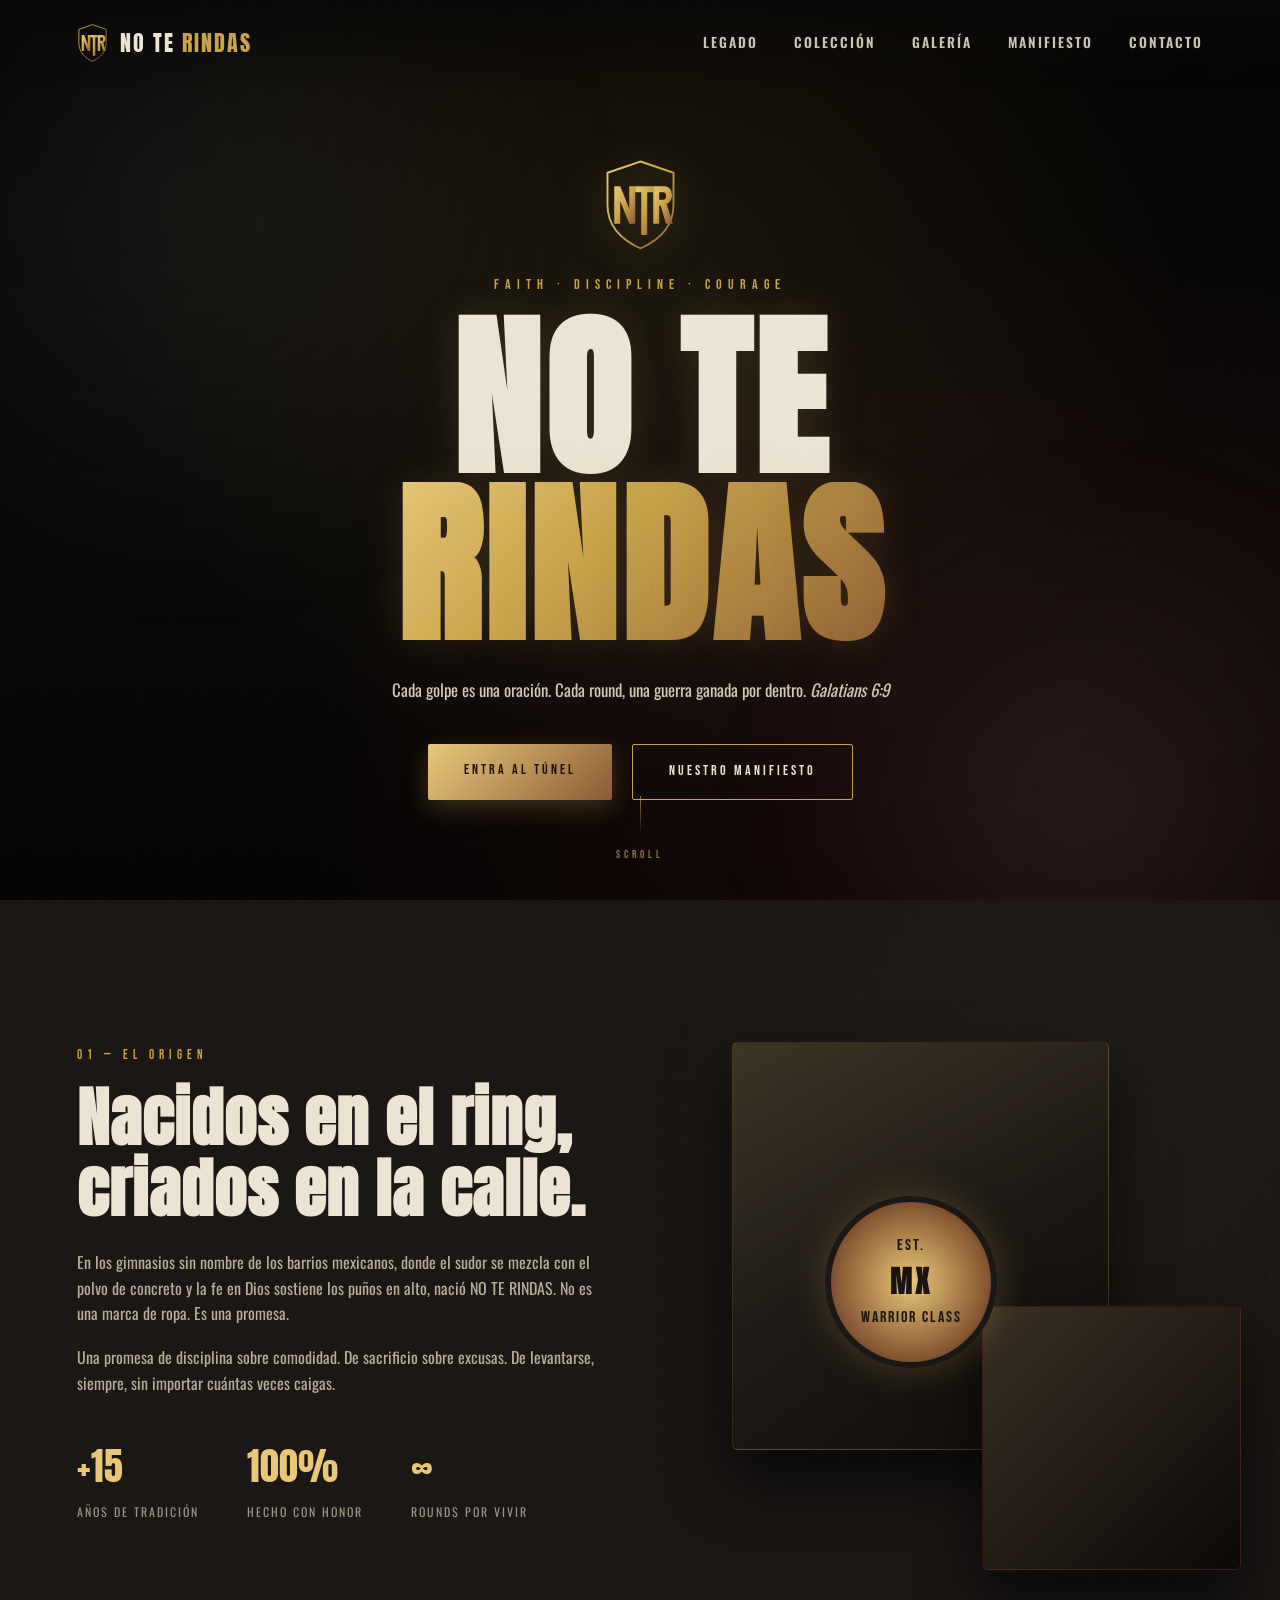
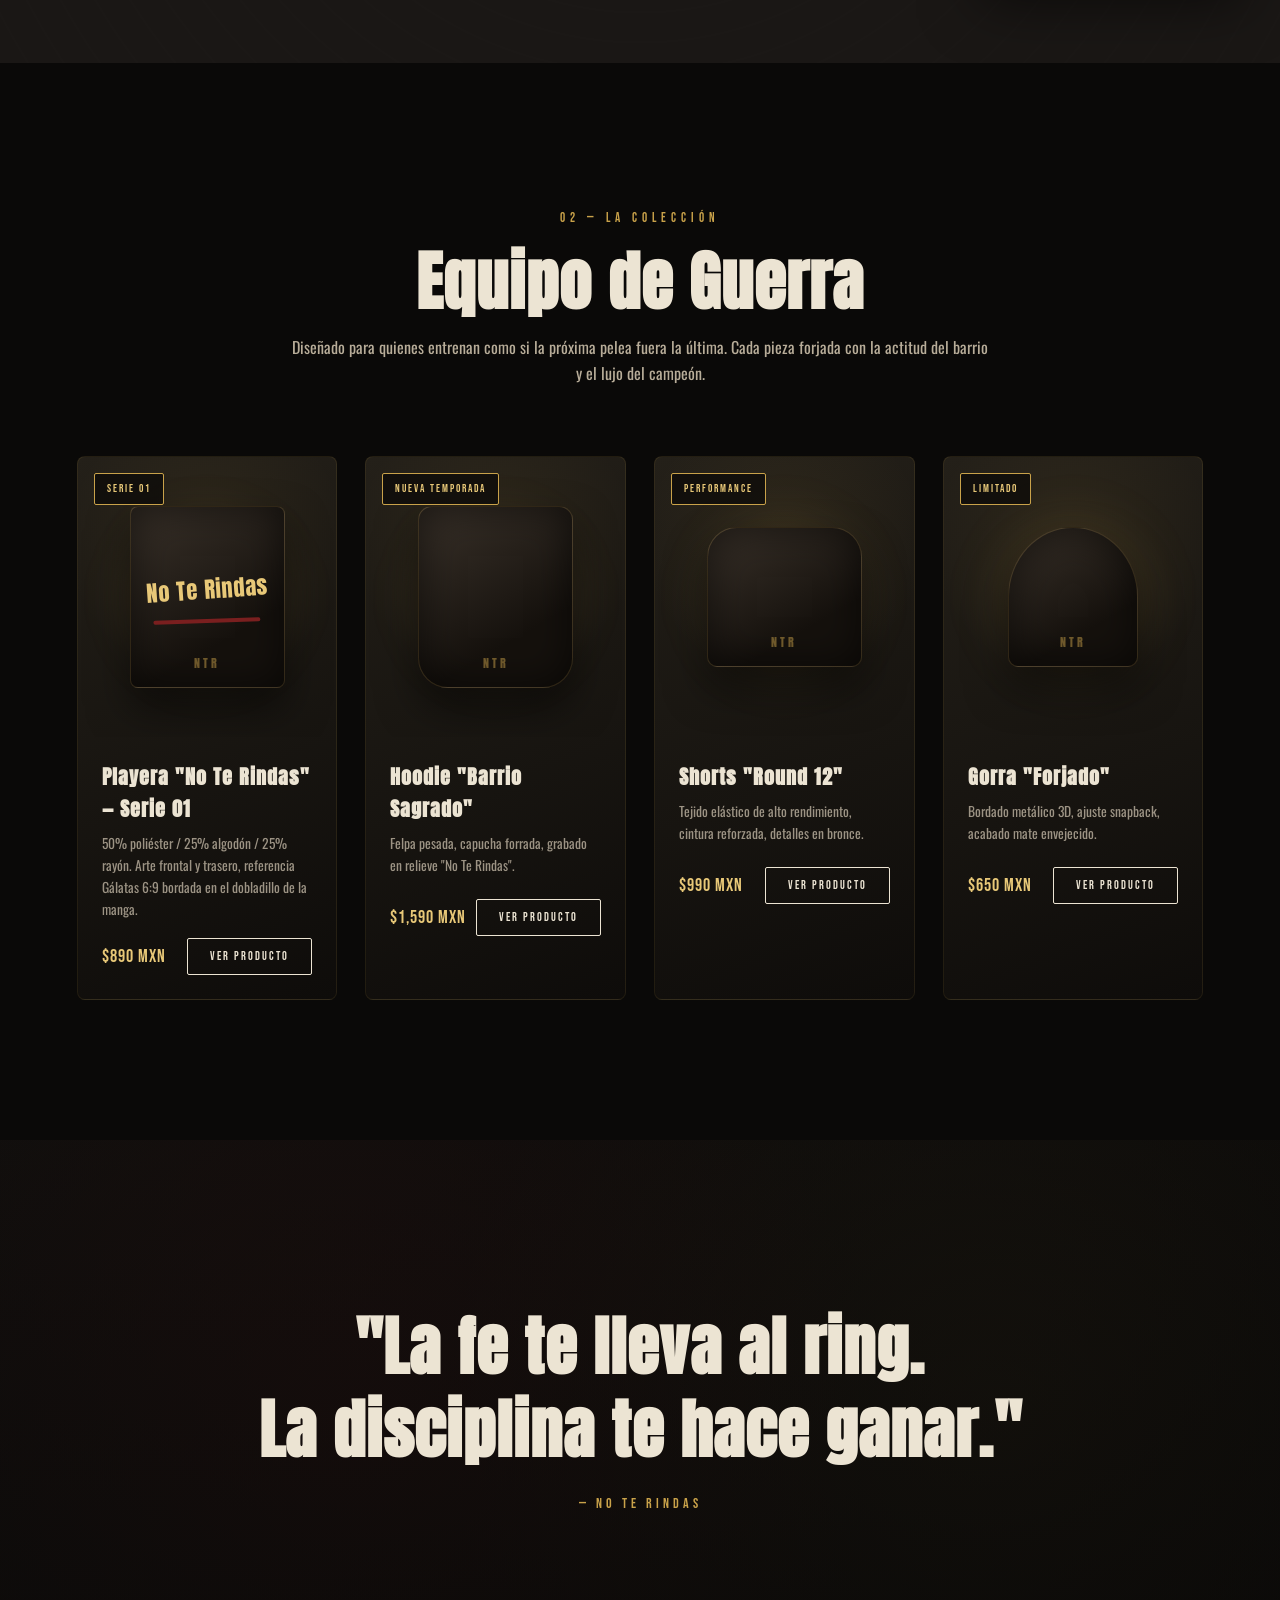
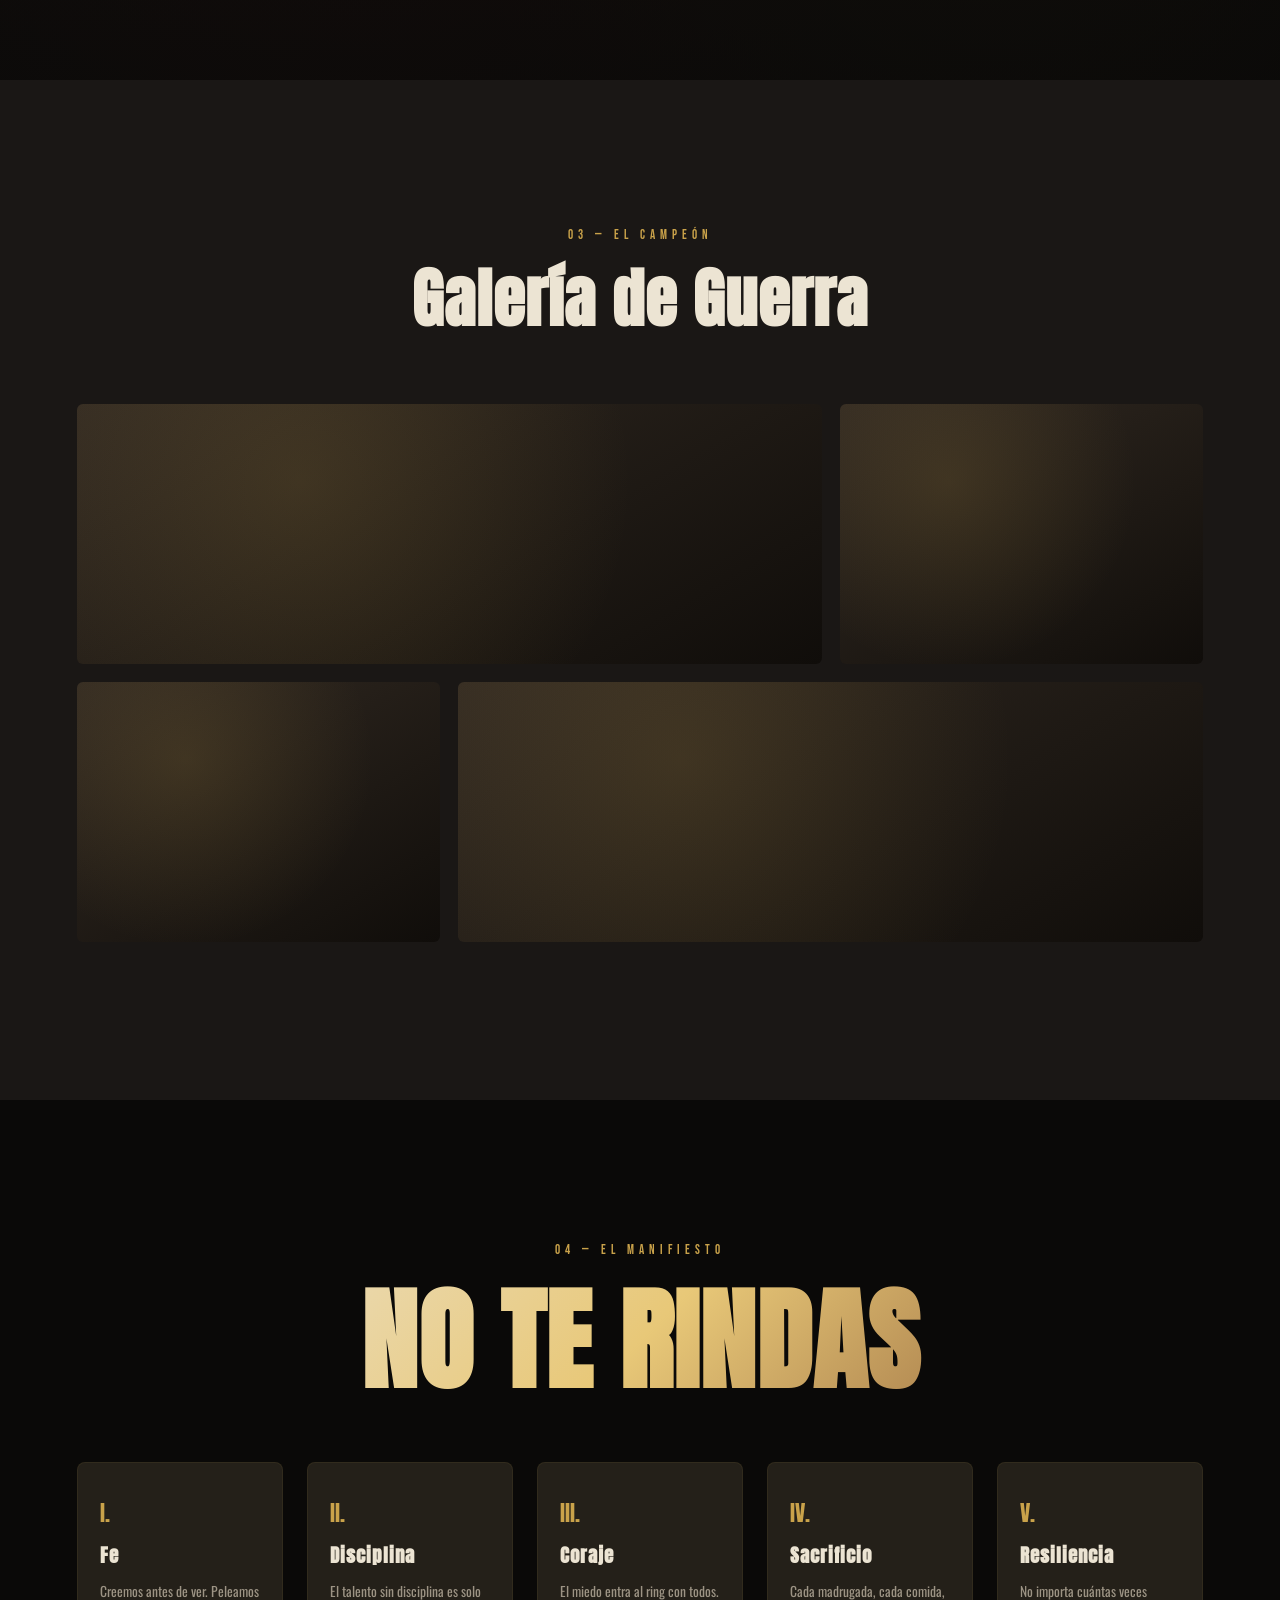
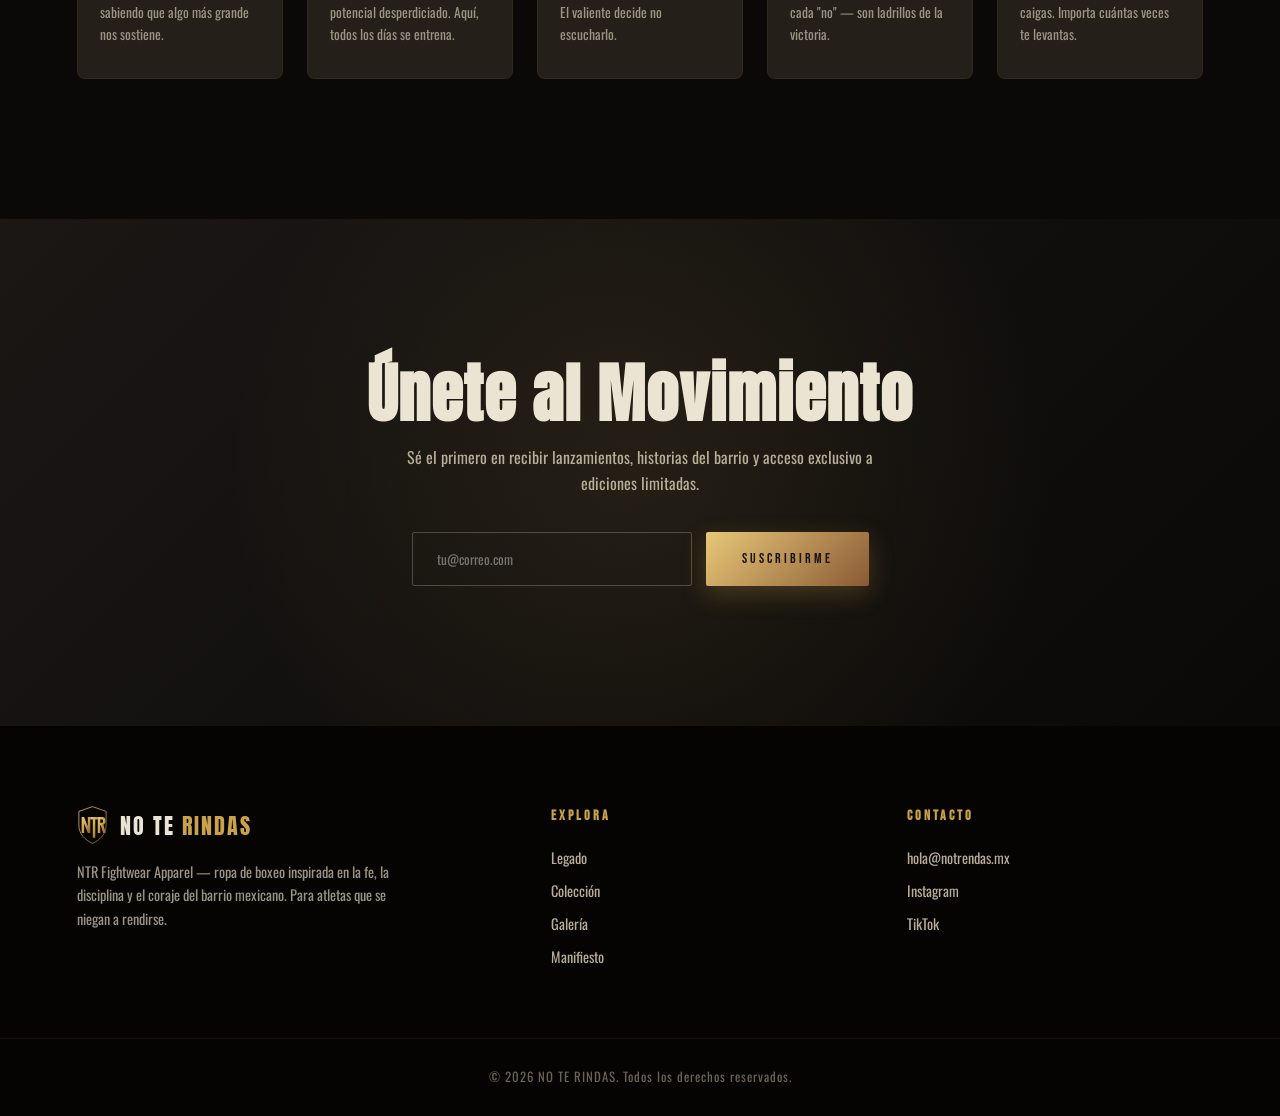
==== index.html @ d349618d "Add NTR Barrio Warrior boxing brand landing page" ====
<!DOCTYPE html>
<html lang="es">
<head>
<meta charset="UTF-8">
<meta name="viewport" content="width=device-width, initial-scale=1.0">
<title>NO TE RINDAS | Barrio Warrior Boxing</title>
<link rel="preconnect" href="https://fonts.googleapis.com">
<link href="https://fonts.googleapis.com/css2?family=Anton&family=Bebas+Neue&family=Oswald:wght@300;400;600&display=swap" rel="stylesheet">
<link rel="stylesheet" href="css/style.css">
</head>
<body>

<div class="grain"></div>
<div class="ember-layer" id="embers"></div>

<!-- NAV -->
<header class="navbar">
  <div class="logo">
    <img src="assets/logo-ntr.svg" alt="NTR" class="logo-mark">
    <span class="logo-text">NO TE <span>RINDAS</span></span>
  </div>
  <nav>
    <a href="#about">Legado</a>
    <a href="#collection">Colección</a>
    <a href="#gallery">Galería</a>
    <a href="#manifesto">Manifiesto</a>
    <a href="#contact">Contacto</a>
  </nav>
  <div class="burger"><span></span><span></span><span></span></div>
</header>

<!-- HERO -->
<section class="hero" id="hero">
  <div class="smoke smoke1"></div>
  <div class="smoke smoke2"></div>
  <div class="hero-content">
    <img src="assets/logo-ntr.svg" alt="NTR Shield" class="hero-shield">
    <p class="hero-tag">FAITH &middot; DISCIPLINE &middot; COURAGE</p>
    <h1 class="hero-title">
      <span class="line">NO TE</span>
      <span class="line gold">RINDAS</span>
    </h1>
    <p class="hero-sub">Cada golpe es una oración. Cada round, una guerra ganada por dentro. <em>Galatians 6:9</em></p>
    <div class="hero-cta">
      <a href="#collection" class="btn btn-gold">Entra al Túnel</a>
      <a href="#manifesto" class="btn btn-ghost">Nuestro Manifiesto</a>
    </div>
  </div>
  <div class="scroll-indicator"><span></span>SCROLL</div>
</section>

<!-- ABOUT / LEGACY -->
<section class="about" id="about">
  <div class="about-bg"></div>
  <div class="container split">
    <div class="split-text">
      <span class="kicker">01 — EL ORIGEN</span>
      <h2>Nacidos en el ring, <br>criados en la calle.</h2>
      <p>En los gimnasios sin nombre de los barrios mexicanos, donde el sudor se mezcla con el polvo de concreto y la fe en Dios sostiene los puños en alto, nació NO TE RINDAS. No es una marca de ropa. Es una promesa.</p>
      <p>Una promesa de disciplina sobre comodidad. De sacrificio sobre excusas. De levantarse, siempre, sin importar cuántas veces caigas.</p>
      <div class="stat-row">
        <div class="stat"><span class="num">+15</span><span class="lbl">Años de Tradición</span></div>
        <div class="stat"><span class="num">100%</span><span class="lbl">Hecho con Honor</span></div>
        <div class="stat"><span class="num">∞</span><span class="lbl">Rounds por Vivir</span></div>
      </div>
    </div>
    <div class="split-visual">
      <div class="frame frame-1"></div>
      <div class="frame frame-2"></div>
      <div class="badge-circle">
        <div class="badge-inner">
          <p>EST.</p>
          <h3>MX</h3>
          <p>WARRIOR CLASS</p>
        </div>
      </div>
    </div>
  </div>
</section>

<!-- COLLECTION -->
<section class="collection" id="collection">
  <div class="container">
    <div class="section-head">
      <span class="kicker">02 — LA COLECCIÓN</span>
      <h2>Equipo de Guerra</h2>
      <p class="section-desc">Diseñado para quienes entrenan como si la próxima pelea fuera la última. Cada pieza forjada con la actitud del barrio y el lujo del campeón.</p>
    </div>

    <div class="product-grid">
      <article class="product-card" data-tilt>
        <div class="product-media">
          <div class="product-glow"></div>
          <div class="product-mock shirt">
            <span class="mock-script">No Te Rindas</span>
            <span class="mock-strike"></span>
          </div>
          <span class="product-tag">Serie 01</span>
        </div>
        <div class="product-info">
          <h3>Playera "No Te Rindas" — Serie 01</h3>
          <p>50% poliéster / 25% algodón / 25% rayón. Arte frontal y trasero, referencia Gálatas 6:9 bordada en el dobladillo de la manga.</p>
          <div class="product-foot">
            <span class="price">$890 MXN</span>
            <button class="btn btn-small">Ver Producto</button>
          </div>
        </div>
      </article>

      <article class="product-card" data-tilt>
        <div class="product-media">
          <div class="product-glow"></div>
          <div class="product-mock hoodie"></div>
          <span class="product-tag">Nueva Temporada</span>
        </div>
        <div class="product-info">
          <h3>Hoodie "Barrio Sagrado"</h3>
          <p>Felpa pesada, capucha forrada, grabado en relieve "No Te Rindas".</p>
          <div class="product-foot">
            <span class="price">$1,590 MXN</span>
            <button class="btn btn-small">Ver Producto</button>
          </div>
        </div>
      </article>

      <article class="product-card" data-tilt>
        <div class="product-media">
          <div class="product-glow"></div>
          <div class="product-mock shorts"></div>
          <span class="product-tag">Performance</span>
        </div>
        <div class="product-info">
          <h3>Shorts "Round 12"</h3>
          <p>Tejido elástico de alto rendimiento, cintura reforzada, detalles en bronce.</p>
          <div class="product-foot">
            <span class="price">$990 MXN</span>
            <button class="btn btn-small">Ver Producto</button>
          </div>
        </div>
      </article>

      <article class="product-card" data-tilt>
        <div class="product-media">
          <div class="product-glow"></div>
          <div class="product-mock cap"></div>
          <span class="product-tag">Limitado</span>
        </div>
        <div class="product-info">
          <h3>Gorra "Forjado"</h3>
          <p>Bordado metálico 3D, ajuste snapback, acabado mate envejecido.</p>
          <div class="product-foot">
            <span class="price">$650 MXN</span>
            <button class="btn btn-small">Ver Producto</button>
          </div>
        </div>
      </article>
    </div>
  </div>
</section>

<!-- PARALLAX QUOTE -->
<section class="quote-banner">
  <div class="quote-bg"></div>
  <div class="quote-content">
    <h2>"La fe te lleva al ring.<br>La disciplina te hace ganar."</h2>
    <p>— NO TE RINDAS</p>
  </div>
</section>

<!-- GALLERY -->
<section class="gallery" id="gallery">
  <div class="container">
    <div class="section-head">
      <span class="kicker">03 — EL CAMPEÓN</span>
      <h2>Galería de Guerra</h2>
    </div>
    <div class="gallery-grid">
      <div class="gallery-item g1"><div class="gallery-overlay"><h4>Entrenamiento al Amanecer</h4></div></div>
      <div class="gallery-item g2"><div class="gallery-overlay"><h4>Vendas y Sudor</h4></div></div>
      <div class="gallery-item g3"><div class="gallery-overlay"><h4>El Túnel</h4></div></div>
      <div class="gallery-item g4"><div class="gallery-overlay"><h4>Última Campana</h4></div></div>
      <div class="gallery-item g5"><div class="gallery-overlay"><h4>Fe en los Puños</h4></div></div>
      <div class="gallery-item g6"><div class="gallery-overlay"><h4>Concreto Sagrado</h4></div></div>
    </div>
  </div>
</section>

<!-- MANIFESTO -->
<section class="manifesto" id="manifesto">
  <div class="container">
    <span class="kicker center">04 — EL MANIFIESTO</span>
    <h2 class="manifesto-title">NO TE RINDAS</h2>
    <div class="manifesto-grid">
      <div class="manifesto-item">
        <span class="m-num">I.</span>
        <h3>Fe</h3>
        <p>Creemos antes de ver. Peleamos sabiendo que algo más grande nos sostiene.</p>
      </div>
      <div class="manifesto-item">
        <span class="m-num">II.</span>
        <h3>Disciplina</h3>
        <p>El talento sin disciplina es solo potencial desperdiciado. Aquí, todos los días se entrena.</p>
      </div>
      <div class="manifesto-item">
        <span class="m-num">III.</span>
        <h3>Coraje</h3>
        <p>El miedo entra al ring con todos. El valiente decide no escucharlo.</p>
      </div>
      <div class="manifesto-item">
        <span class="m-num">IV.</span>
        <h3>Sacrificio</h3>
        <p>Cada madrugada, cada comida, cada "no" — son ladrillos de la victoria.</p>
      </div>
      <div class="manifesto-item">
        <span class="m-num">V.</span>
        <h3>Resiliencia</h3>
        <p>No importa cuántas veces caigas. Importa cuántas veces te levantas.</p>
      </div>
    </div>
  </div>
</section>

<!-- NEWSLETTER / CTA -->
<section class="cta-final">
  <div class="cta-content">
    <h2>Únete al Movimiento</h2>
    <p>Sé el primero en recibir lanzamientos, historias del barrio y acceso exclusivo a ediciones limitadas.</p>
    <form class="cta-form" onsubmit="event.preventDefault()">
      <input type="email" placeholder="tu@correo.com" required>
      <button type="submit" class="btn btn-gold">Suscribirme</button>
    </form>
  </div>
</section>

<!-- FOOTER -->
<footer class="footer" id="contact">
  <div class="container footer-grid">
    <div class="footer-brand">
      <div class="logo">
        <img src="assets/logo-ntr.svg" alt="NTR" class="logo-mark">
        <span class="logo-text">NO TE <span>RINDAS</span></span>
      </div>
      <p>NTR Fightwear Apparel — ropa de boxeo inspirada en la fe, la disciplina y el coraje del barrio mexicano. Para atletas que se niegan a rendirse.</p>
    </div>
    <div class="footer-links">
      <h4>Explora</h4>
      <a href="#about">Legado</a>
      <a href="#collection">Colección</a>
      <a href="#gallery">Galería</a>
      <a href="#manifesto">Manifiesto</a>
    </div>
    <div class="footer-links">
      <h4>Contacto</h4>
      <a href="mailto:hola@notrendas.mx">hola@notrendas.mx</a>
      <a href="#">Instagram</a>
      <a href="#">TikTok</a>
    </div>
  </div>
  <div class="footer-bottom">
    <p>© 2026 NO TE RINDAS. Todos los derechos reservados.</p>
  </div>
</footer>

<script src="js/main.js"></script>
</body>
</html>
---- css/style.css ----
:root{
  --black: #0a0908;
  --charcoal: #1a1715;
  --charcoal-2: #242019;
  --gold: #c9a24a;
  --gold-bright: #e8c878;
  --bone: #ece4d3;
  --bronze: #8a5a35;
  --red: #7a1f1f;
  --font-display: 'Anton', sans-serif;
  --font-accent: 'Bebas Neue', sans-serif;
  --font-body: 'Oswald', sans-serif;
}

*{margin:0;padding:0;box-sizing:border-box;}
html{scroll-behavior:smooth;}
body{
  background:var(--black);
  color:var(--bone);
  font-family:var(--font-body);
  overflow-x:hidden;
  line-height:1.6;
}

.container{
  max-width:1280px;
  margin:0 auto;
  padding:0 6vw;
}

/* GRAIN OVERLAY */
.grain{
  position:fixed; inset:0; z-index:9999; pointer-events:none;
  opacity:.05; mix-blend-mode:overlay;
  background-image:url("data:image/svg+xml,%3Csvg xmlns='http://www.w3.org/2000/svg' width='200' height='200'%3E%3Cfilter id='n'%3E%3CfeTurbulence type='fractalNoise' baseFrequency='0.9' numOctaves='3'/%3E%3C/filter%3E%3Crect width='100%25' height='100%25' filter='url(%23n)'/%3E%3C/svg%3E");
}

/* EMBERS */
.ember-layer{
  position:fixed; inset:0; z-index:1; pointer-events:none; overflow:hidden;
}
.ember{
  position:absolute; bottom:-10px; border-radius:50%;
  background:radial-gradient(circle, var(--gold-bright), var(--bronze) 60%, transparent 100%);
  opacity:0; box-shadow:0 0 8px var(--gold);
  animation: rise linear infinite;
}
@keyframes rise{
  0%{transform:translateY(0) translateX(0); opacity:0;}
  10%{opacity:.8;}
  90%{opacity:.4;}
  100%{transform:translateY(-110vh) translateX(var(--drift,40px)); opacity:0;}
}

/* NAVBAR */
.navbar{
  position:fixed; top:0; left:0; right:0; z-index:100;
  display:flex; align-items:center; justify-content:space-between;
  padding:24px 6vw;
  background:linear-gradient(180deg, rgba(10,9,8,.85), transparent);
  backdrop-filter:blur(4px);
  transition:padding .3s ease, background .3s ease;
}
.navbar.scrolled{
  padding:14px 6vw;
  background:rgba(10,9,8,.92);
  border-bottom:1px solid rgba(201,162,74,.15);
}
.logo{
  display:flex; align-items:center; gap:12px;
  font-family:var(--font-display);
  font-size:1.4rem; letter-spacing:2px; color:var(--bone);
}
.logo-mark{height:38px; width:auto;}
.logo-text span{color:var(--gold);}

/* HERO SHIELD */
.hero-shield{
  height:90px; margin-bottom:18px; opacity:0; transform:translateY(-20px);
  animation:fadeUp 1s cubic-bezier(.22,1,.36,1) forwards 0s;
  filter:drop-shadow(0 0 24px rgba(201,162,74,.25));
}
.navbar nav{display:flex; gap:36px;}
.navbar nav a{
  color:var(--bone); text-decoration:none; font-size:.85rem;
  letter-spacing:2px; text-transform:uppercase; font-weight:600;
  position:relative; opacity:.85; transition:opacity .25s, color .25s;
}
.navbar nav a::after{
  content:''; position:absolute; left:0; bottom:-6px; width:0; height:1px;
  background:var(--gold); transition:width .3s ease;
}
.navbar nav a:hover{opacity:1; color:var(--gold-bright);}
.navbar nav a:hover::after{width:100%;}
.burger{display:none; flex-direction:column; gap:5px; cursor:pointer;}
.burger span{width:24px; height:2px; background:var(--gold);}

/* HERO */
.hero{
  position:relative; height:100vh; min-height:680px;
  display:flex; flex-direction:column; align-items:center; justify-content:center;
  text-align:center; overflow:hidden;
  background:
    radial-gradient(ellipse at 50% 30%, rgba(201,162,74,.10), transparent 60%),
    radial-gradient(ellipse at 80% 90%, rgba(122,31,31,.18), transparent 50%),
    linear-gradient(180deg, #050403 0%, #0a0908 60%, #050403 100%);
}
.hero::before{
  content:''; position:absolute; inset:0;
  background-image:
    repeating-linear-gradient(115deg, rgba(255,255,255,.015) 0px, rgba(255,255,255,.015) 1px, transparent 1px, transparent 60px);
  mix-blend-mode:overlay;
}
.smoke{
  position:absolute; border-radius:50%; filter:blur(60px);
  background:radial-gradient(circle, rgba(140,140,140,.12), transparent 70%);
  animation: drift 30s ease-in-out infinite alternate;
}
.smoke1{width:60vw; height:60vw; top:-20%; left:-15%;}
.smoke2{width:50vw; height:50vw; bottom:-25%; right:-10%; animation-delay:6s;}
@keyframes drift{
  0%{transform:translate(0,0) scale(1);}
  100%{transform:translate(60px,-40px) scale(1.15);}
}
.hero-content{position:relative; z-index:2; padding-top:60px;}
.hero-tag{
  font-family:var(--font-accent); letter-spacing:6px; font-size:.85rem;
  color:var(--gold); text-transform:uppercase; margin-bottom:18px;
  opacity:0; animation:fadeUp 1s ease forwards .2s;
}
.hero-title{
  font-family:var(--font-display);
  font-size:clamp(4.5rem, 14vw, 11rem);
  line-height:.95; letter-spacing:4px;
  text-shadow:0 0 40px rgba(201,162,74,.15);
}
.hero-title .line{
  display:block; opacity:0; transform:translateY(40px);
  animation:fadeUp 1s cubic-bezier(.22,1,.36,1) forwards;
}
.hero-title .line:nth-child(1){animation-delay:.4s;}
.hero-title .line.gold{
  animation-delay:.65s;
  background:linear-gradient(135deg, var(--gold-bright), var(--gold) 40%, var(--bronze));
  -webkit-background-clip:text; background-clip:text; color:transparent;
}
.hero-sub{
  margin:28px auto 0; max-width:520px; font-size:1.05rem; color:#cfc6b6;
  opacity:0; animation:fadeUp 1s ease forwards .9s;
}
.hero-cta{
  margin-top:40px; display:flex; gap:20px; justify-content:center; flex-wrap:wrap;
  opacity:0; animation:fadeUp 1s ease forwards 1.1s;
}
@keyframes fadeUp{ to{opacity:1; transform:translateY(0);} }

/* BUTTONS */
.btn{
  font-family:var(--font-accent); letter-spacing:3px; text-transform:uppercase;
  font-size:.85rem; padding:16px 36px; border:1px solid var(--gold);
  border-radius:2px; text-decoration:none; color:var(--bone); cursor:pointer;
  background:transparent; transition:all .35s ease; position:relative; overflow:hidden;
}
.btn-gold{
  background:linear-gradient(135deg, var(--gold-bright), var(--bronze));
  color:#1a1410; border:none; box-shadow:0 8px 24px rgba(201,162,74,.25);
}
.btn-gold:hover{
  transform:translateY(-3px); box-shadow:0 12px 30px rgba(201,162,74,.4);
}
.btn-ghost:hover{
  background:rgba(201,162,74,.1); border-color:var(--gold-bright); transform:translateY(-3px);
}
.btn-small{
  font-family:var(--font-accent); letter-spacing:2px; font-size:.75rem;
  padding:10px 22px; border:1px solid var(--bone); background:transparent;
  color:var(--bone); text-transform:uppercase; cursor:pointer; transition:.3s;
}
.btn-small:hover{background:var(--bone); color:var(--black);}

/* SCROLL INDICATOR */
.scroll-indicator{
  position:absolute; bottom:36px; left:50%; transform:translateX(-50%);
  display:flex; flex-direction:column; align-items:center; gap:10px;
  font-family:var(--font-accent); font-size:.7rem; letter-spacing:4px; color:var(--gold);
  opacity:.7;
}
.scroll-indicator span{
  width:1px; height:40px; background:linear-gradient(180deg, var(--gold), transparent);
  animation:scrollLine 2s ease-in-out infinite;
}
@keyframes scrollLine{
  0%{transform:scaleY(0); transform-origin:top;}
  50%{transform:scaleY(1); transform-origin:top;}
  50.01%{transform-origin:bottom;}
  100%{transform:scaleY(0); transform-origin:bottom;}
}

/* SECTION GENERIC */
section{position:relative; padding:140px 0; z-index:2;}
.kicker{
  display:inline-block; font-family:var(--font-accent); letter-spacing:5px;
  font-size:.8rem; color:var(--gold); text-transform:uppercase; margin-bottom:18px;
}
.kicker.center{display:block; text-align:center;}
h2{
  font-family:var(--font-display); font-size:clamp(2.4rem,5vw,4.2rem);
  letter-spacing:1px; line-height:1.1; color:var(--bone);
}
.section-head{max-width:700px; margin:0 auto 70px; text-align:center;}
.section-desc{margin-top:18px; color:#b8ad99; font-size:1rem;}

/* ABOUT */
.about{background:var(--charcoal); overflow:hidden;}
.about-bg{
  position:absolute; inset:0; opacity:.4;
  background:
    radial-gradient(circle at 85% 20%, rgba(201,162,74,.08), transparent 40%),
    repeating-radial-gradient(circle at 50% 50%, rgba(255,255,255,.015) 0, rgba(255,255,255,.015) 2px, transparent 2px, transparent 30px);
}
.split{
  display:grid; grid-template-columns:1.1fr .9fr; gap:80px; align-items:center;
  position:relative; z-index:2;
}
.split-text p{color:#b8ad99; margin-bottom:18px; max-width:520px;}
.split-text h2{margin-bottom:26px;}
.stat-row{display:flex; gap:48px; margin-top:40px;}
.stat .num{
  display:block; font-family:var(--font-display); font-size:2.4rem; color:var(--gold-bright);
}
.stat .lbl{font-size:.75rem; letter-spacing:2px; text-transform:uppercase; color:#9c9384;}

.split-visual{position:relative; height:480px;}
.frame{
  position:absolute; border-radius:6px;
  background:linear-gradient(145deg, #2b2620, #14110e);
  border:1px solid rgba(201,162,74,.2);
  box-shadow:0 30px 60px rgba(0,0,0,.6);
}
.frame-1{
  width:80%; height:85%; top:0; left:0;
  background:
    linear-gradient(155deg, rgba(201,162,74,.12), transparent 50%),
    linear-gradient(145deg, #2b2620, #100d0a);
}
.frame-2{
  width:55%; height:55%; bottom:-10%; right:-8%;
  background:linear-gradient(135deg, #3a2f23, #0c0a08);
  border-color:rgba(122,31,31,.3);
}
.badge-circle{
  position:absolute; top:50%; left:38%; transform:translate(-50%,-50%);
  width:160px; height:160px; border-radius:50%;
  background:radial-gradient(circle, var(--gold-bright), var(--bronze) 65%, #2b1f10);
  display:flex; align-items:center; justify-content:center;
  box-shadow:0 0 0 6px var(--charcoal), 0 0 40px rgba(201,162,74,.35);
  animation:spin 30s linear infinite;
}
.badge-inner{text-align:center; color:#1a1410; font-family:var(--font-accent); letter-spacing:2px;}
.badge-inner h3{font-family:var(--font-display); font-size:1.8rem; letter-spacing:3px;}
@keyframes spin{ to{transform:translate(-50%,-50%) rotate(360deg);} }

/* COLLECTION */
.collection{background:var(--black);}
.product-grid{
  display:grid; grid-template-columns:repeat(4,1fr); gap:28px;
}
.product-card{
  background:linear-gradient(160deg, var(--charcoal-2), #0e0c0a);
  border:1px solid rgba(201,162,74,.1); border-radius:8px; overflow:hidden;
  transition:transform .45s cubic-bezier(.22,1,.36,1), box-shadow .45s ease, border-color .45s ease;
}
.product-card:hover{
  transform:translateY(-10px) rotateX(2deg);
  border-color:rgba(201,162,74,.4);
  box-shadow:0 30px 60px rgba(0,0,0,.5), 0 0 30px rgba(201,162,74,.08);
}
.product-media{
  position:relative; height:280px; display:flex; align-items:center; justify-content:center;
  background:radial-gradient(circle at 50% 30%, rgba(201,162,74,.08), transparent 60%);
  overflow:hidden;
}
.product-glow{
  position:absolute; width:200px; height:200px; border-radius:50%;
  background:radial-gradient(circle, rgba(201,162,74,.25), transparent 70%);
  filter:blur(20px); transition:transform .6s ease;
}
.product-card:hover .product-glow{transform:scale(1.4);}
.product-mock{
  width:60%; height:65%; border-radius:8px;
  background:linear-gradient(150deg, #3a322a, #15110d 70%);
  position:relative; transform:rotateY(0deg) rotateX(0deg);
  transition:transform .6s cubic-bezier(.22,1,.36,1);
  box-shadow:inset 0 0 40px rgba(0,0,0,.6), 0 20px 40px rgba(0,0,0,.5);
  border:1px solid rgba(201,162,74,.15);
}
.product-mock::after{
  content:'NTR'; position:absolute; bottom:14px; left:50%;
  transform:translateX(-50%); font-family:var(--font-display);
  font-size:.75rem; letter-spacing:3px; color:rgba(201,162,74,.5); white-space:nowrap;
}
.mock-script{
  position:absolute; top:46%; left:50%; transform:translate(-50%,-50%) rotate(-4deg);
  font-family:var(--font-display); font-size:1.4rem; letter-spacing:1px;
  color:var(--gold-bright); text-align:center; line-height:1.1; white-space:nowrap;
}
.mock-strike{
  position:absolute; top:62%; left:50%; transform:translateX(-50%) rotate(-2deg);
  width:70%; height:4px; background:var(--red); border-radius:2px;
}
.product-mock.hoodie{border-radius:14px 14px 30px 30px;}
.product-mock.shorts{border-radius:30px 30px 10px 10px; height:50%;}
.product-mock.cap{border-radius:50% 50% 10px 10px; height:50%; width:50%;}
.product-card:hover .product-mock{
  transform:rotateY(12deg) rotateX(6deg) scale(1.05);
}
.product-tag{
  position:absolute; top:16px; left:16px; font-family:var(--font-accent);
  font-size:.7rem; letter-spacing:2px; text-transform:uppercase;
  background:rgba(10,9,8,.7); border:1px solid var(--gold); color:var(--gold-bright);
  padding:6px 12px; border-radius:2px;
}
.product-info{padding:24px;}
.product-info h3{font-family:var(--font-display); font-size:1.25rem; letter-spacing:1px; margin-bottom:8px; color:var(--bone);}
.product-info p{font-size:.85rem; color:#9c9384; margin-bottom:18px; min-height:48px;}
.product-foot{display:flex; align-items:center; justify-content:space-between;}
.price{font-family:var(--font-accent); font-size:1.1rem; color:var(--gold-bright); letter-spacing:1px;}

/* QUOTE BANNER */
.quote-banner{
  height:60vh; min-height:420px; display:flex; align-items:center; justify-content:center;
  position:relative; overflow:hidden; text-align:center;
}
.quote-bg{
  position:absolute; inset:0;
  background:
    linear-gradient(180deg, rgba(10,9,8,.6), rgba(10,9,8,.85)),
    radial-gradient(circle at 30% 50%, rgba(122,31,31,.25), transparent 50%),
    radial-gradient(circle at 75% 50%, rgba(201,162,74,.12), transparent 50%),
    linear-gradient(135deg, #1a1715, #0a0908);
  transform:scale(1.1);
}
.quote-content{position:relative; z-index:2; max-width:900px; padding:0 24px;}
.quote-content h2{
  font-family:var(--font-display); font-size:clamp(2rem,5.5vw,4rem);
  line-height:1.3; color:var(--bone);
}
.quote-content p{
  margin-top:20px; font-family:var(--font-accent); letter-spacing:4px; color:var(--gold);
  text-transform:uppercase; font-size:.9rem;
}

/* GALLERY */
.gallery{background:var(--charcoal);}
.gallery-grid{
  display:grid; grid-template-columns:repeat(3,1fr); grid-template-rows:repeat(2,260px); gap:18px;
}
.gallery-item{
  position:relative; border-radius:6px; overflow:hidden; cursor:pointer;
  background:linear-gradient(150deg, #322a22, #100d0a);
}
.gallery-item::before{
  content:''; position:absolute; inset:0;
  background:radial-gradient(circle at 30% 30%, rgba(201,162,74,.15), transparent 60%);
  transition:transform .6s ease;
}
.gallery-item:hover::before{transform:scale(1.4) rotate(10deg);}
.g1{grid-column:1/3;}
.g4{grid-column:2/4;}
.gallery-overlay{
  position:absolute; inset:0; display:flex; align-items:flex-end; padding:22px;
  background:linear-gradient(180deg, transparent 40%, rgba(0,0,0,.75));
  opacity:0; transition:opacity .4s ease;
}
.gallery-item:hover .gallery-overlay{opacity:1;}
.gallery-overlay h4{
  font-family:var(--font-display); letter-spacing:2px; font-size:1.2rem; color:var(--gold-bright);
}

/* MANIFESTO */
.manifesto{background:var(--black); text-align:center;}
.manifesto-title{
  font-size:clamp(3rem,9vw,7rem); margin:10px 0 60px;
  background:linear-gradient(135deg, var(--bone), var(--gold-bright) 50%, var(--bronze));
  -webkit-background-clip:text; background-clip:text; color:transparent;
}
.manifesto-grid{
  display:grid; grid-template-columns:repeat(5,1fr); gap:24px; text-align:left;
}
.manifesto-item{
  padding:32px 22px; background:var(--charcoal-2); border:1px solid rgba(201,162,74,.08);
  border-radius:8px; transition:transform .4s ease, border-color .4s ease;
}
.manifesto-item:hover{transform:translateY(-8px); border-color:rgba(201,162,74,.35);}
.m-num{font-family:var(--font-display); color:var(--gold); font-size:1.4rem;}
.manifesto-item h3{font-family:var(--font-display); margin:10px 0; letter-spacing:1px; color:var(--bone);}
.manifesto-item p{font-size:.85rem; color:#9c9384;}

/* CTA FINAL */
.cta-final{
  background:
    radial-gradient(circle at 50% 50%, rgba(201,162,74,.1), transparent 60%),
    linear-gradient(135deg, var(--charcoal), #0a0908);
  text-align:center;
}
.cta-content h2{margin-bottom:16px;}
.cta-content p{color:#b8ad99; max-width:520px; margin:0 auto 36px;}
.cta-form{display:flex; gap:14px; justify-content:center; flex-wrap:wrap;}
.cta-form input{
  background:transparent; border:1px solid rgba(236,228,211,.25); color:var(--bone);
  padding:16px 24px; border-radius:2px; font-family:var(--font-body); min-width:280px;
}
.cta-form input:focus{outline:none; border-color:var(--gold);}

/* FOOTER */
.footer{background:#050403; padding-top:80px;}
.footer-grid{
  display:grid; grid-template-columns:1.4fr 1fr 1fr; gap:60px; padding-bottom:60px;
  border-bottom:1px solid rgba(201,162,74,.08);
}
.footer-brand p{color:#9c9384; margin-top:16px; max-width:320px; font-size:.9rem;}
.footer-links h4{
  font-family:var(--font-accent); letter-spacing:3px; color:var(--gold); margin-bottom:18px;
  text-transform:uppercase; font-size:.85rem;
}
.footer-links a{display:block; color:#b8ad99; text-decoration:none; margin-bottom:10px; font-size:.9rem; transition:color .25s;}
.footer-links a:hover{color:var(--gold-bright);}
.footer-bottom{
  text-align:center; padding:28px 0; color:#6b6358; font-size:.8rem; letter-spacing:1px;
}

/* REVEAL ANIMATION */
.reveal{opacity:0; transform:translateY(50px); transition:opacity .9s cubic-bezier(.22,1,.36,1), transform .9s cubic-bezier(.22,1,.36,1);}
.reveal.visible{opacity:1; transform:translateY(0);}

/* RESPONSIVE */
@media (max-width:1024px){
  .product-grid{grid-template-columns:repeat(2,1fr);}
  .manifesto-grid{grid-template-columns:repeat(2,1fr); text-align:center;}
  .split{grid-template-columns:1fr; gap:60px;}
  .split-visual{height:380px;}
  .footer-grid{grid-template-columns:1fr; gap:40px;}
}
@media (max-width:720px){
  .navbar nav{
    display:none; position:absolute; top:100%; left:0; right:0;
    flex-direction:column; gap:0; background:rgba(10,9,8,.97);
    border-top:1px solid rgba(201,162,74,.15);
  }
  .navbar nav.open{display:flex;}
  .navbar nav a{padding:18px 6vw; border-bottom:1px solid rgba(201,162,74,.08);}
  .burger{display:flex;}
  .burger.active span:nth-child(1){transform:translateY(7px) rotate(45deg);}
  .burger.active span:nth-child(2){opacity:0;}
  .burger.active span:nth-child(3){transform:translateY(-7px) rotate(-45deg);}
  .gallery-grid{grid-template-columns:repeat(2,1fr); grid-template-rows:repeat(3,200px);}
  .g1, .g4{grid-column:auto;}
  .product-grid{grid-template-columns:1fr;}
  .stat-row{gap:28px;}
}
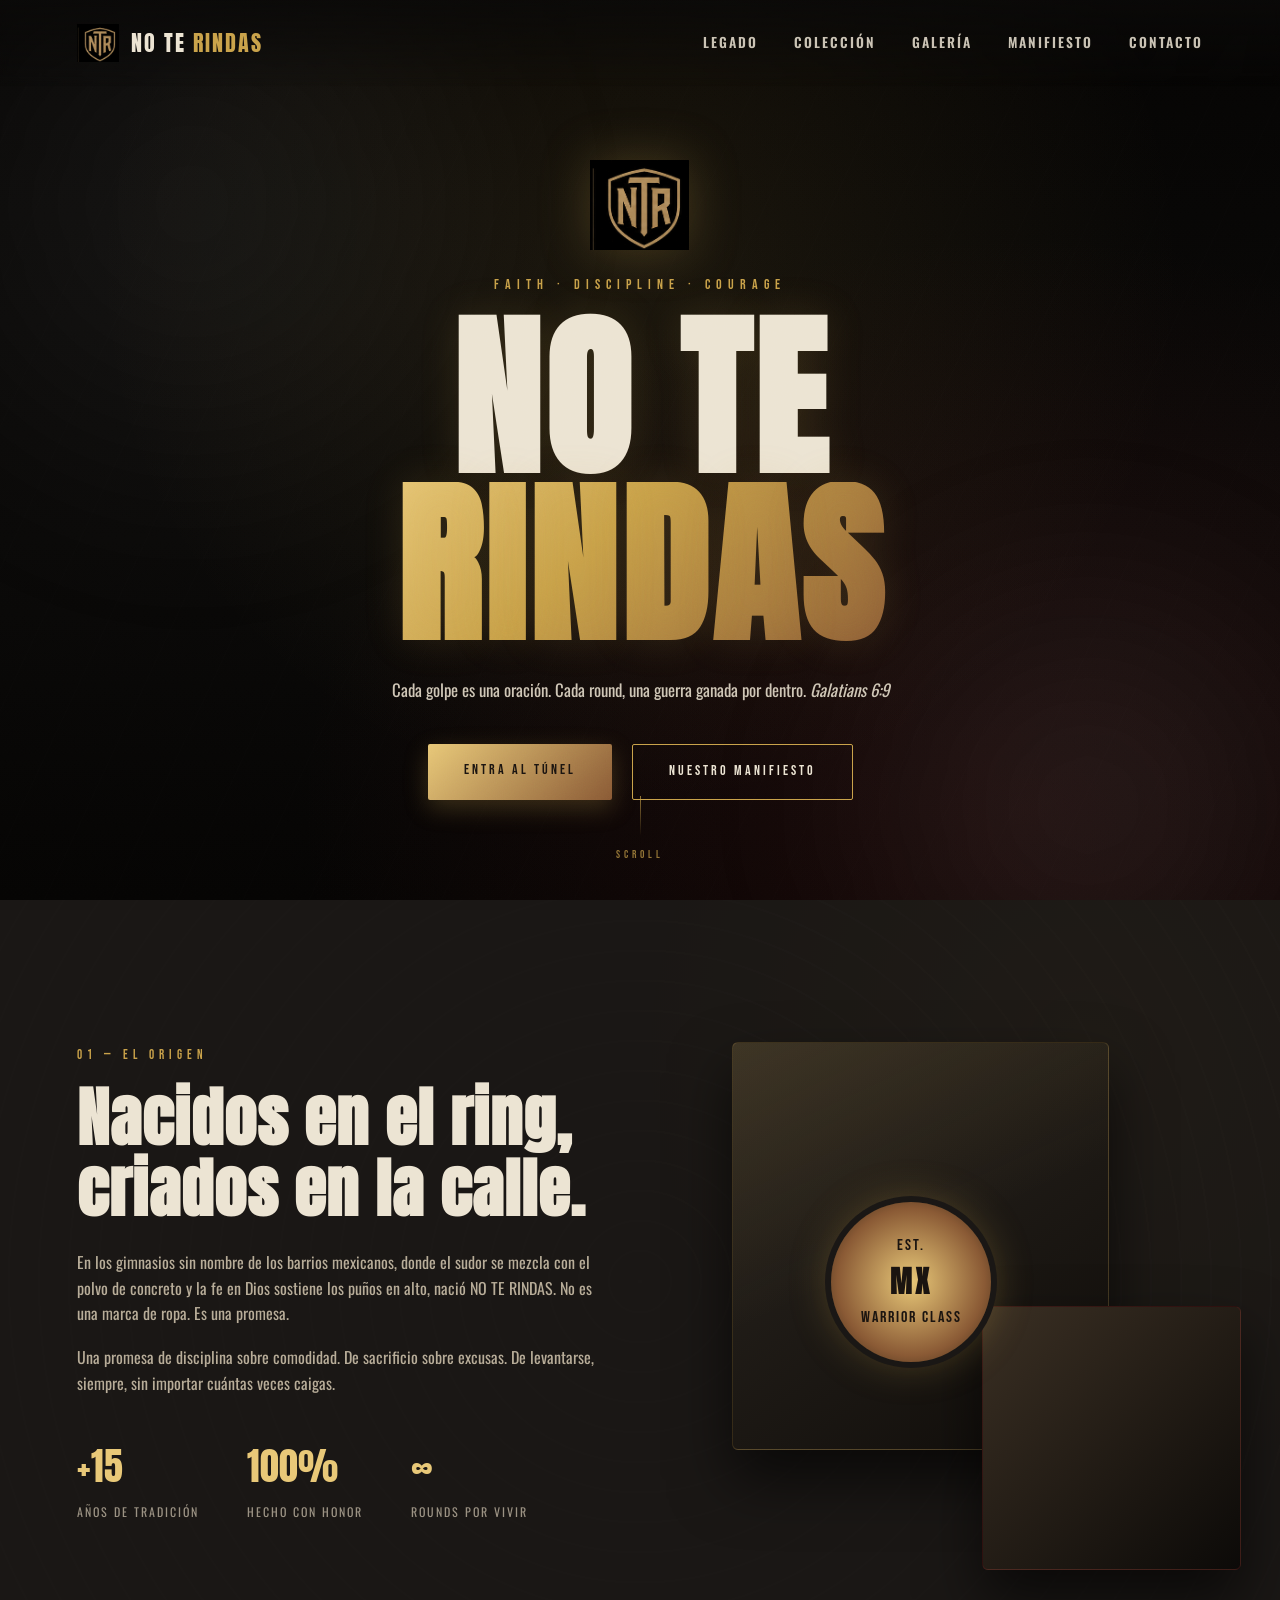
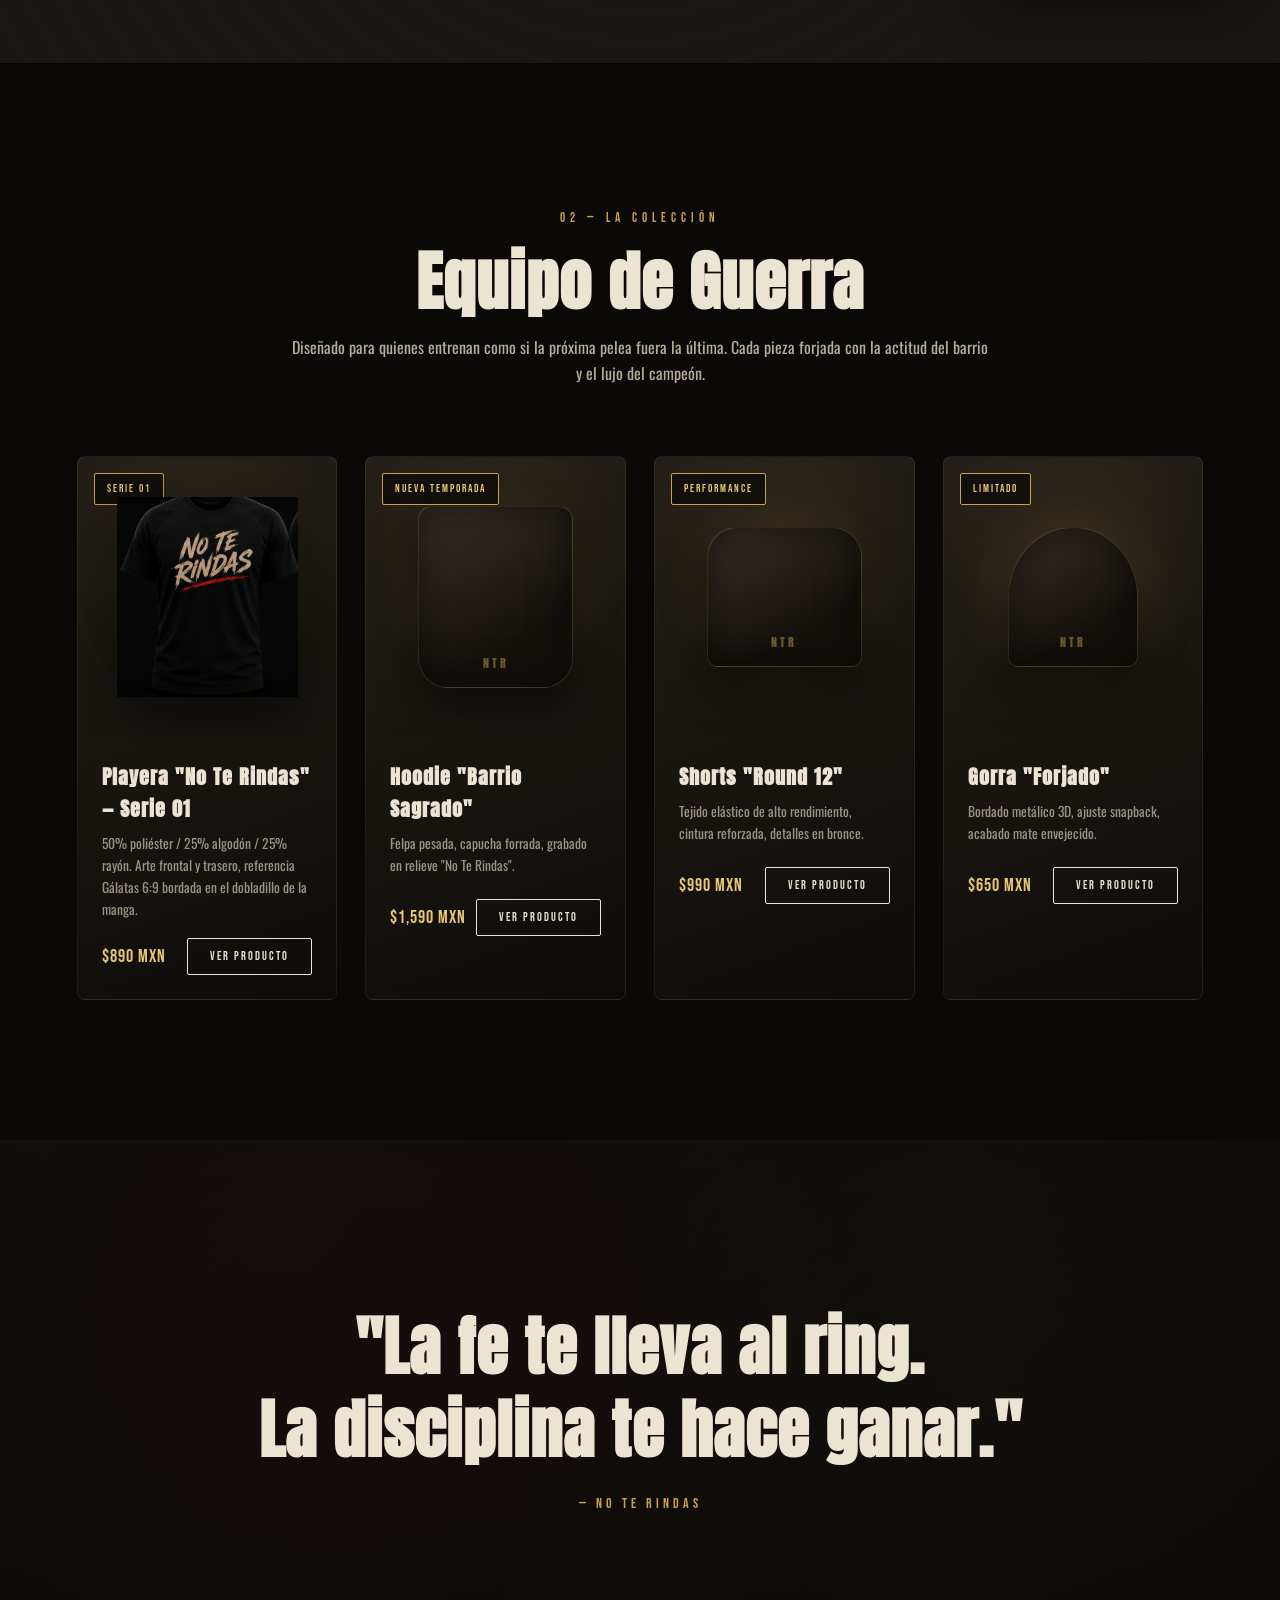
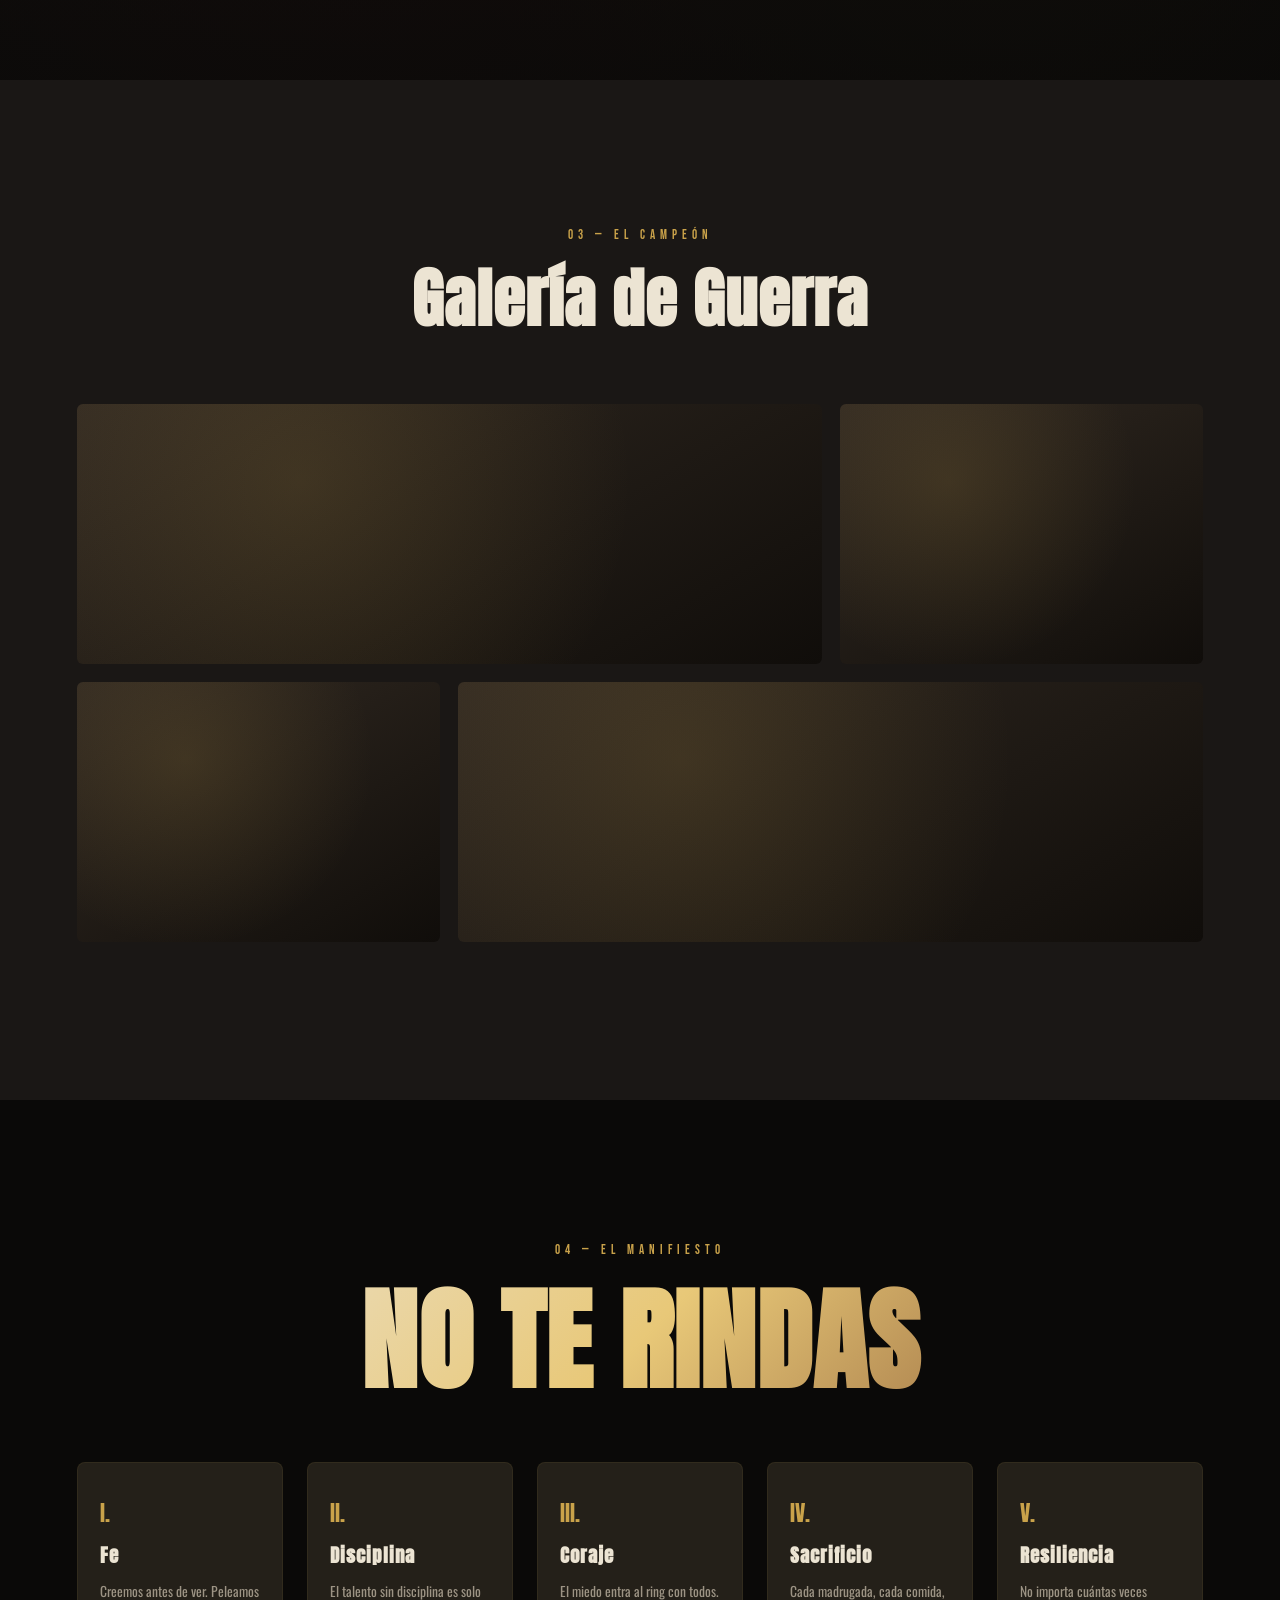
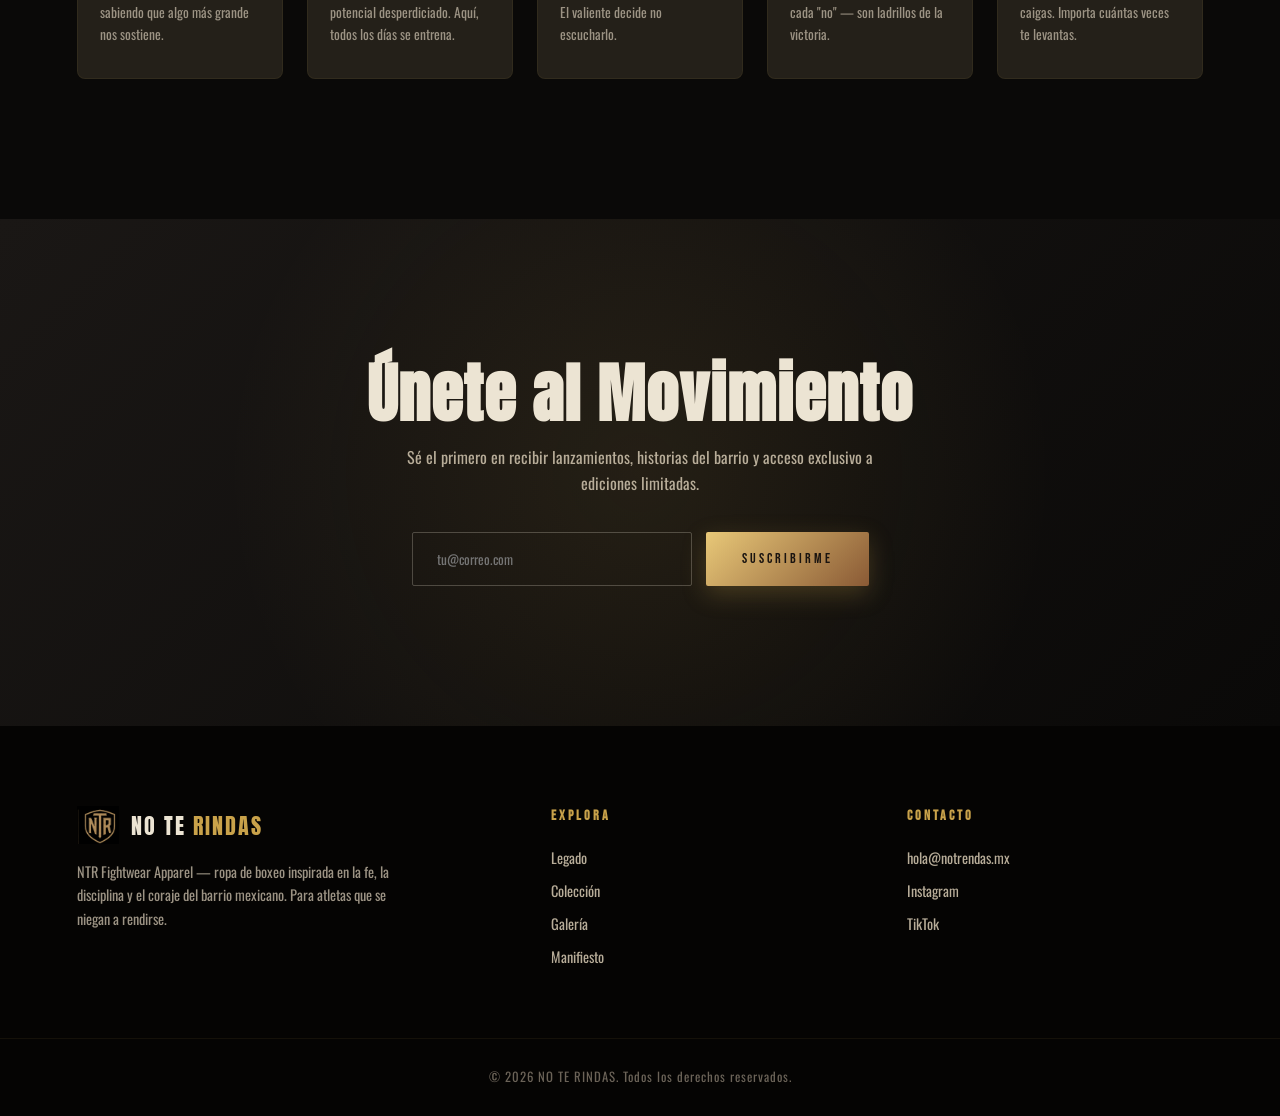
==== commit 9920cb73: "Use real NTR shield logo and Series 01 shirt artwork" ====
--- a/index.html
+++ b/index.html
@@ -16,7 +16,7 @@
 <!-- NAV -->
 <header class="navbar">
   <div class="logo">
-    <img src="assets/logo-ntr.svg" alt="NTR" class="logo-mark">
+    <img src="assets/ntr-shield.png" alt="NTR" class="logo-mark">
     <span class="logo-text">NO TE <span>RINDAS</span></span>
   </div>
   <nav>
@@ -34,7 +34,7 @@
   <div class="smoke smoke1"></div>
   <div class="smoke smoke2"></div>
   <div class="hero-content">
-    <img src="assets/logo-ntr.svg" alt="NTR Shield" class="hero-shield">
+    <img src="assets/ntr-shield.png" alt="NTR Shield" class="hero-shield">
     <p class="hero-tag">FAITH &middot; DISCIPLINE &middot; COURAGE</p>
     <h1 class="hero-title">
       <span class="line">NO TE</span>
@@ -91,10 +91,7 @@
       <article class="product-card" data-tilt>
         <div class="product-media">
           <div class="product-glow"></div>
-          <div class="product-mock shirt">
-            <span class="mock-script">No Te Rindas</span>
-            <span class="mock-strike"></span>
-          </div>
+          <img src="assets/ntr-shirt-front.png" alt="Playera No Te Rindas - Serie 01" class="product-photo">
           <span class="product-tag">Serie 01</span>
         </div>
         <div class="product-info">
@@ -237,7 +234,7 @@
   <div class="container footer-grid">
     <div class="footer-brand">
       <div class="logo">
-        <img src="assets/logo-ntr.svg" alt="NTR" class="logo-mark">
+        <img src="assets/ntr-shield.png" alt="NTR" class="logo-mark">
         <span class="logo-text">NO TE <span>RINDAS</span></span>
       </div>
       <p>NTR Fightwear Apparel — ropa de boxeo inspirada en la fe, la disciplina y el coraje del barrio mexicano. Para atletas que se niegan a rendirse.</p>
--- a/css/style.css
+++ b/css/style.css
@@ -313,6 +313,14 @@
 .product-mock.cap{border-radius:50% 50% 10px 10px; height:50%; width:50%;}
 .product-card:hover .product-mock{
   transform:rotateY(12deg) rotateX(6deg) scale(1.05);
+}
+.product-photo{
+  width:70%; max-height:90%; object-fit:contain; position:relative; z-index:1;
+  filter:drop-shadow(0 20px 30px rgba(0,0,0,.6));
+  transition:transform .6s cubic-bezier(.22,1,.36,1);
+}
+.product-card:hover .product-photo{
+  transform:rotateY(12deg) rotateX(6deg) scale(1.06);
 }
 .product-tag{
   position:absolute; top:16px; left:16px; font-family:var(--font-accent);
